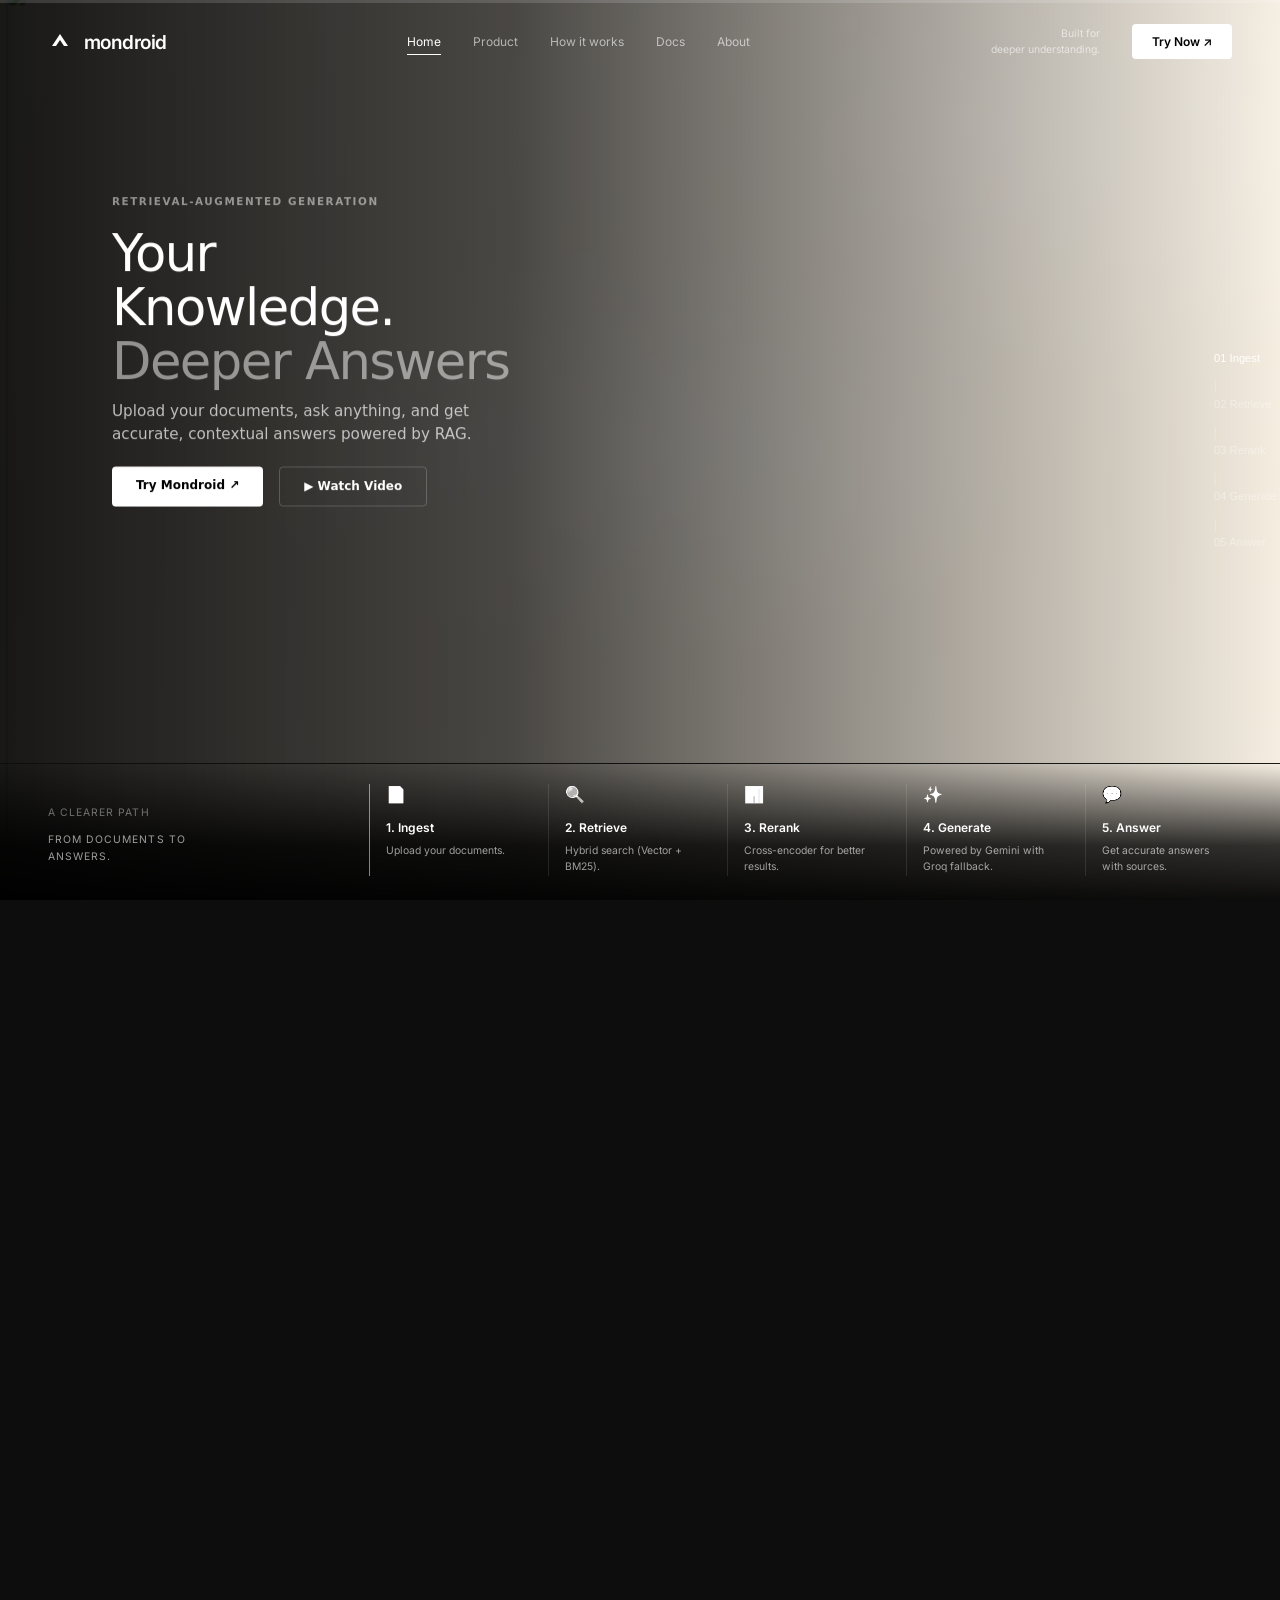
==== lets-scroll-main/index.html @ a142c7bb "updated ui and gitignore" ====
<!doctype html>
<html lang="en">
<head>
  <meta charset="utf-8" />
  <meta name="viewport" content="width=device-width, initial-scale=1, viewport-fit=cover" />
  <title>Mondroid — Your Knowledge. Deeper Answers.</title>
  <meta name="description" content="Upload your documents, ask anything, and get accurate, contextual answers powered by RAG." />
  <link rel="preconnect" href="https://fonts.googleapis.com">
  <link rel="preconnect" href="https://fonts.gstatic.com" crossorigin>
  <link href="https://fonts.googleapis.com/css2?family=Inter:wght@300;400;500;600&display=swap" rel="stylesheet">
  <link rel="stylesheet" href="style.css">
</head>
<body>
  <div id="top"></div>
  
  <nav class="custom-navbar">
    <div class="logo">
      <svg width="24" height="24" viewBox="0 0 24 24" fill="none" xmlns="http://www.w3.org/2000/svg">
        <path d="M4 16L12 4L20 16H16L12 10L8 16H4Z" fill="currentColor"/>
      </svg>
      mondroid
    </div>
    <div class="nav-links">
      <a href="#" class="active">Home</a>
      <a href="#">Product</a>
      <a href="#">How it works</a>
      <a href="#">Docs</a>
      <a href="#">About</a>
    </div>
    <div class="nav-right">
      <span class="built-for">Built for<br>deeper understanding.</span>
      <a href="#" class="btn-primary">Try Now ↗</a>
    </div>
  </nav>

  <div class="bottom-footer">
    <div class="footer-left">
      <p class="eyebrow">A CLEARER PATH</p>
      <p>FROM DOCUMENTS TO ANSWERS.</p>
    </div>
    <div class="footer-steps">
      <div class="f-step active" id="f-step-1">
        <div class="icon">📄</div>
        <h4>1. Ingest</h4>
        <p>Upload your documents.</p>
      </div>
      <div class="f-step" id="f-step-2">
        <div class="icon">🔍</div>
        <h4>2. Retrieve</h4>
        <p>Hybrid search (Vector + BM25).</p>
      </div>
      <div class="f-step" id="f-step-3">
        <div class="icon">📊</div>
        <h4>3. Rerank</h4>
        <p>Cross-encoder for better results.</p>
      </div>
      <div class="f-step" id="f-step-4">
        <div class="icon">✨</div>
        <h4>4. Generate</h4>
        <p>Powered by Gemini with Groq fallback.</p>
      </div>
      <div class="f-step" id="f-step-5">
        <div class="icon">💬</div>
        <h4>5. Answer</h4>
        <p>Get accurate answers with sources.</p>
      </div>
    </div>
  </div>

  <div id="world"></div>

  <script src="scrub-engine.js"></script>
  <script>
    mountLetsScroll(document.getElementById('world'), {
      brand: null, // Custom brand implemented above
      nav: false, // Disabling built-in nav to use our custom one
      diveScroll: 1.5,
      hint: 'SCROLL',
      sections: [
        {
          id: 'scene1', label: '01 Ingest',
          still: 'assets/rag_library_base.jpg', // Using generated image as placeholder
          clip: 'assets/scene1.mp4',
          accent: '#ffffff',
          eyebrow: 'RETRIEVAL-AUGMENTED GENERATION',
          title: 'Your Knowledge. Deeper Answers.',
          body: 'Upload your documents, ask anything, and get accurate, contextual answers powered by RAG.',
          tags: [],
          cta: { primary: { label: 'Try Mondroid ↗', href: '#' },
                 secondary: { label: '▶ Watch Video', href: '#' } },
        },
        {
          id: 'scene2', label: '02 Retrieve',
          still: 'assets/rag_library_base.jpg',
          clip: 'assets/scene2.mp4',
          accent: '#ffffff',
          eyebrow: '',
          title: 'Hybrid Search Engine',
          body: 'Combine semantic vector search with keyword-based BM25 to find the most relevant context, no matter how obscure.',
          tags: ['Vector', 'BM25', 'Fast'],
        },
        {
          id: 'scene3', label: '03 Rerank',
          still: 'assets/rag_library_base.jpg',
          clip: 'assets/scene3.mp4',
          accent: '#ffffff',
          eyebrow: '',
          title: 'Precision Matters',
          body: 'Our cross-encoder reranking model evaluates every document chunk to ensure only the highest quality context makes it to the LLM.',
          tags: [],
        },
        {
          id: 'scene4', label: '04 Generate',
          still: 'assets/rag_library_base.jpg',
          clip: 'assets/scene4.mp4',
          accent: '#ffffff',
          eyebrow: '',
          title: 'Intelligent Synthesis',
          body: 'Powered by Gemini models with high-speed Groq fallback, ensuring ultra-low latency and highly accurate generation.',
          tags: [],
        },
        {
          id: 'scene5', label: '05 Answer',
          still: 'assets/rag_library_base.jpg',
          clip: 'assets/scene5.mp4',
          accent: '#ffffff',
          eyebrow: 'THE RESULT',
          title: 'Understanding, Delivered.',
          body: 'Actionable answers perfectly tailored to your query, fully cited with references back to your original source material.',
          tags: [],
        },
      ],
      connectors: [], // Empty for continuous walkthrough
    });

    // Script to format the main title exactly like the Mondroid reference
    setTimeout(() => {
      const titles = document.querySelectorAll('.sw-copy__title');
      if (titles.length > 0) {
        titles[0].innerHTML = 'Your<br>Knowledge.<br><span style="color: rgba(255, 255, 255, 0.5)">Deeper Answers</span>';
      }
    }, 50);

    // Simple script to highlight the bottom footer step based on scroll
    window.addEventListener('scroll', () => {
      const scrollProgress = window.scrollY / (document.body.scrollHeight - window.innerHeight);
      const stepIndex = Math.min(4, Math.floor(scrollProgress * 5));
      document.querySelectorAll('.f-step').forEach((el, i) => {
        if (i === stepIndex) el.classList.add('active');
        else el.classList.remove('active');
      });
    });
  </script>
</body>
</html>
---- lets-scroll-main/style.css ----
:root {
  --sw-bg: #0d0d0d;
  --sw-ink: #ffffff;
  --sw-ink-soft: rgba(255, 255, 255, 0.6);
  --sw-accent: #ffffff;
  --sw-font-display: 'Inter', -apple-system, sans-serif;
  --sw-font-body: 'Inter', -apple-system, sans-serif;
}

body {
  margin: 0;
  background-color: var(--sw-bg);
  color: var(--sw-ink);
  font-family: var(--sw-font-body);
  overflow-x: hidden;
}

/* Custom Navbar */
.custom-navbar {
  position: fixed;
  top: 0;
  left: 0;
  width: 100%;
  display: flex;
  justify-content: space-between;
  align-items: center;
  padding: 24px 48px;
  box-sizing: border-box;
  z-index: 1000;
  pointer-events: none; /* Let clicks pass through except for links */
}

.custom-navbar > * {
  pointer-events: auto;
}

.logo {
  display: flex;
  align-items: center;
  gap: 12px;
  font-weight: 600;
  font-size: 1.2rem;
  letter-spacing: -0.03em;
}

.nav-links {
  display: flex;
  gap: 32px;
}

.nav-links a {
  color: var(--sw-ink-soft);
  text-decoration: none;
  font-size: 0.75rem;
  transition: color 0.2s;
  font-weight: 400;
}

.nav-links a:hover, .nav-links a.active {
  color: var(--sw-ink);
}

.nav-links a.active {
  position: relative;
}

.nav-links a.active::after {
  content: '';
  position: absolute;
  bottom: -6px;
  left: 0;
  width: 100%;
  height: 1px;
  background-color: var(--sw-ink);
}

.nav-right {
  display: flex;
  align-items: center;
  gap: 32px;
}

.built-for {
  color: var(--sw-ink-soft);
  font-size: 0.65rem;
  text-align: right;
  line-height: 1.5;
}

.btn-primary {
  background: white;
  color: black;
  text-decoration: none;
  padding: 10px 20px;
  border-radius: 4px;
  font-size: 0.75rem;
  font-weight: 600;
  transition: opacity 0.2s;
}

.btn-primary:hover {
  opacity: 0.9;
}

/* Scrub Engine Overrides */

/* Center the copy block but shift it slightly up to avoid footer overlap */
.sw-copy {
  top: 38% !important;
  transform: translateY(-50%) !important;
  padding-left: 48px !important;
  width: 50% !important;
  max-width: 600px !important;
}

/* Hide the default step numbers at the top */
.sw-copy__num {
  display: none !important;
}

.sw-copylayer::before {
  content: "" !important;
  position: absolute !important;
  inset: 0 !important;
  width: 100% !important;
  background: linear-gradient(90deg, rgba(0,0,0,0.9) 0%, rgba(0,0,0,0.7) 40%, transparent 100%) !important;
}

.sw-copy__title {
  font-size: 3.2rem !important;
  font-weight: 500 !important;
  line-height: 1.05 !important;
  letter-spacing: -0.03em !important;
  margin-bottom: 12px !important;
  color: #ffffff !important;
  text-shadow: none !important;
}

.sw-copy__body {
  font-size: 0.95rem !important;
  color: rgba(255, 255, 255, 0.7) !important;
  line-height: 1.5 !important;
  max-width: 400px !important;
  text-shadow: none !important;
  margin-top: 0 !important;
}

.sw-copy__eyebrow {
  font-size: 0.65rem !important;
  letter-spacing: 0.15em !important;
  color: rgba(255, 255, 255, 0.5) !important;
  text-transform: uppercase !important;
  margin-bottom: 20px !important;
}

.sw-copy__cta {
  margin-top: 20px !important;
  display: flex !important;
  gap: 16px !important;
}

.sw-copy__cta .sw-btn {
  padding: 12px 24px !important;
  border-radius: 4px !important;
  font-size: 0.75rem !important;
  font-weight: 600 !important;
}

.sw-copy__cta .sw-btn--primary {
  background: white !important;
  color: black !important;
}

.sw-copy__cta .sw-btn--ghost {
  border: 1px solid rgba(255,255,255,0.2) !important;
  color: white !important;
}

/* Hide the default engine SCROLL hint since it clashes with footer */
.sw-hint {
  display: none !important;
}

/* Redesign the right side route dots to look like the reference numbers (01 Ingest, etc) */
.sw-route {
  right: 48px !important;
  gap: 32px !important;
  align-items: flex-end !important;
}

.sw-route::before {
  display: none !important; /* Hide the default connecting line */
}

.sw-route__dot {
  gap: 12px !important;
  flex-direction: row-reverse;
  color: rgba(255, 255, 255, 0.4) !important;
}

.sw-route__dot i {
  display: none !important; /* Hide the dot */
}

.sw-route__dot::before {
  /* This will be the small line above the number */
  content: '';
  position: absolute;
  top: -16px;
  right: 6px;
  width: 1px;
  height: 12px;
  background: rgba(255, 255, 255, 0.2);
}

.sw-route__dot:first-child::before {
  display: none;
}

.sw-route__label {
  position: relative !important;
  right: auto !important;
  top: auto !important;
  transform: none !important;
  opacity: 1 !important;
  pointer-events: auto !important;
  background: transparent !important;
  border: none !important;
  backdrop-filter: none !important;
  color: inherit !important;
  font-size: 0.7rem !important;
  font-weight: 400 !important;
  padding: 0 !important;
}

.sw-route__dot:hover, .sw-route__dot.is-active {
  color: white !important;
}

.sw-route__dot.is-active::before {
  background: white;
}


/* Bottom Footer (Custom) */
.bottom-footer {
  position: fixed;
  bottom: 0;
  left: 0;
  width: 100%;
  padding: 20px 48px 24px 48px;
  box-sizing: border-box;
  display: flex;
  justify-content: space-between;
  align-items: flex-end;
  z-index: 1000;
  pointer-events: none;
  background: linear-gradient(to top, rgba(0,0,0,0.95) 0%, rgba(0,0,0,0.8) 40%, transparent 100%);
  border-top: 1px solid rgba(255, 255, 255, 0.05);
}

.footer-left {
  color: var(--sw-ink-soft);
  font-size: 0.65rem;
  letter-spacing: 0.1em;
  max-width: 160px;
  line-height: 1.6;
}

.footer-left .eyebrow {
  margin-bottom: 8px;
  color: rgba(255, 255, 255, 0.4);
}

.footer-steps {
  display: flex;
  gap: 32px;
}

.f-step {
  opacity: 0.4;
  transition: opacity 0.3s;
  width: 130px;
  border-left: 1px solid rgba(255,255,255,0.1);
  padding-left: 16px;
}

.f-step.active {
  opacity: 1;
  border-left: 1px solid rgba(255,255,255,0.5);
}

.f-step .icon {
  font-size: 1rem;
  margin-bottom: 16px;
  filter: grayscale(100%) brightness(200%);
}

.f-step h4 {
  margin: 0 0 8px 0;
  font-size: 0.75rem;
  font-weight: 600;
}

.f-step p {
  margin: 0;
  font-size: 0.65rem;
  color: var(--sw-ink-soft);
  line-height: 1.6;
}
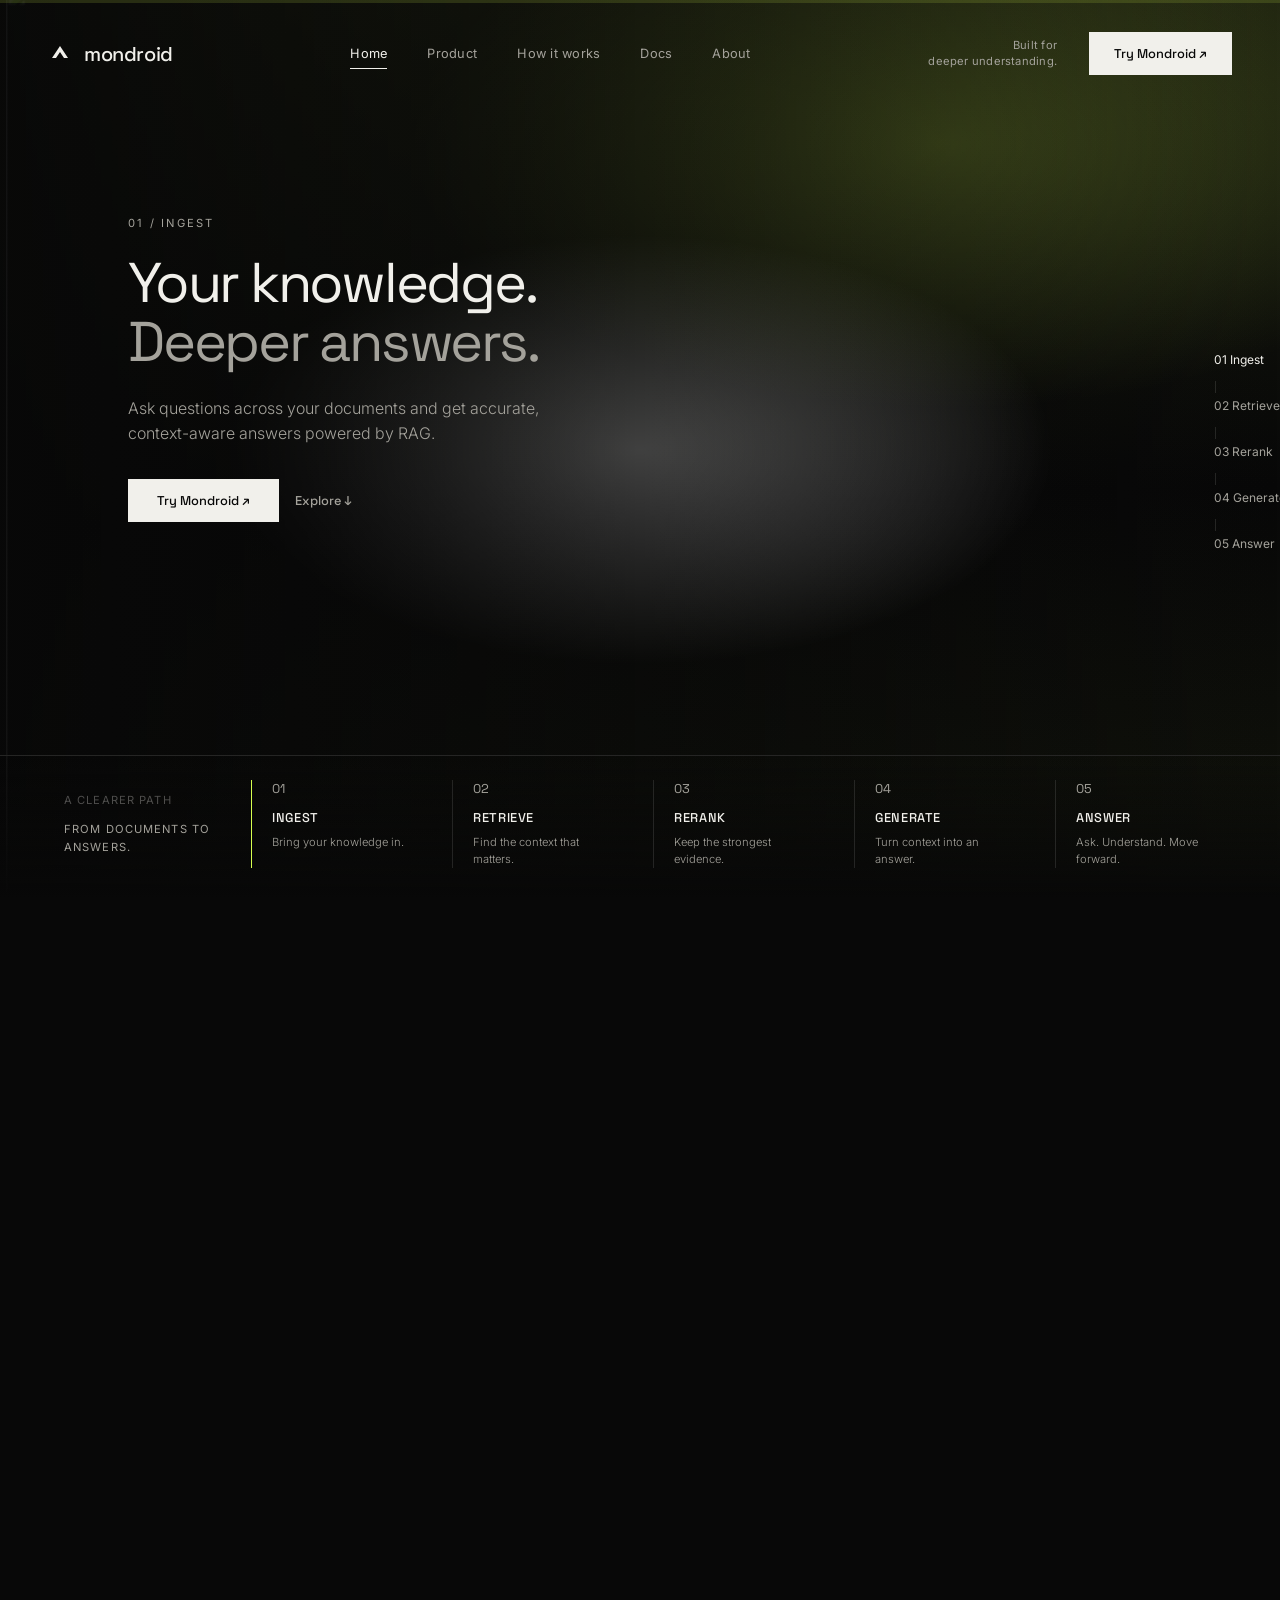
==== commit 17dbd755: "feat: Add new HTML interface for Mondroid RAG system and refactor backend logic - Created a new HTML" ====
--- a/lets-scroll-main/index.html
+++ b/lets-scroll-main/index.html
@@ -3,11 +3,11 @@
 <head>
   <meta charset="utf-8" />
   <meta name="viewport" content="width=device-width, initial-scale=1, viewport-fit=cover" />
-  <title>Mondroid — Your Knowledge. Deeper Answers.</title>
-  <meta name="description" content="Upload your documents, ask anything, and get accurate, contextual answers powered by RAG." />
+  <title>Mondroid — Your knowledge. Deeper answers.</title>
+  <meta name="description" content="Ask questions across your documents and get accurate, context-aware answers powered by RAG." />
   <link rel="preconnect" href="https://fonts.googleapis.com">
   <link rel="preconnect" href="https://fonts.gstatic.com" crossorigin>
-  <link href="https://fonts.googleapis.com/css2?family=Inter:wght@300;400;500;600&display=swap" rel="stylesheet">
+  <link href="https://fonts.googleapis.com/css2?family=Inter:wght@300;400;500;600&family=Space+Grotesk:wght@300;400;500;600;700&display=swap" rel="stylesheet">
   <link rel="stylesheet" href="style.css">
 </head>
 <body>
@@ -21,15 +21,15 @@
       mondroid
     </div>
     <div class="nav-links">
-      <a href="#" class="active">Home</a>
-      <a href="#">Product</a>
-      <a href="#">How it works</a>
-      <a href="#">Docs</a>
-      <a href="#">About</a>
+      <a href="index.html" class="active">Home</a>
+      <a href="product.html">Product</a>
+      <a href="how-it-works.html">How it works</a>
+      <a href="docs.html">Docs</a>
+      <a href="about.html">About</a>
     </div>
     <div class="nav-right">
       <span class="built-for">Built for<br>deeper understanding.</span>
-      <a href="#" class="btn-primary">Try Now ↗</a>
+      <a href="try.html" class="btn-primary">Try Mondroid ↗</a>
     </div>
   </nav>
 
@@ -40,29 +40,29 @@
     </div>
     <div class="footer-steps">
       <div class="f-step active" id="f-step-1">
-        <div class="icon">📄</div>
-        <h4>1. Ingest</h4>
-        <p>Upload your documents.</p>
+        <div class="step-num">01</div>
+        <h4>INGEST</h4>
+        <p>Bring your knowledge in.</p>
       </div>
       <div class="f-step" id="f-step-2">
-        <div class="icon">🔍</div>
-        <h4>2. Retrieve</h4>
-        <p>Hybrid search (Vector + BM25).</p>
+        <div class="step-num">02</div>
+        <h4>RETRIEVE</h4>
+        <p>Find the context that matters.</p>
       </div>
       <div class="f-step" id="f-step-3">
-        <div class="icon">📊</div>
-        <h4>3. Rerank</h4>
-        <p>Cross-encoder for better results.</p>
+        <div class="step-num">03</div>
+        <h4>RERANK</h4>
+        <p>Keep the strongest evidence.</p>
       </div>
       <div class="f-step" id="f-step-4">
-        <div class="icon">✨</div>
-        <h4>4. Generate</h4>
-        <p>Powered by Gemini with Groq fallback.</p>
+        <div class="step-num">04</div>
+        <h4>GENERATE</h4>
+        <p>Turn context into an answer.</p>
       </div>
       <div class="f-step" id="f-step-5">
-        <div class="icon">💬</div>
-        <h4>5. Answer</h4>
-        <p>Get accurate answers with sources.</p>
+        <div class="step-num">05</div>
+        <h4>ANSWER</h4>
+        <p>Ask. Understand. Move forward.</p>
       </div>
     </div>
   </div>
@@ -72,40 +72,40 @@
   <script src="scrub-engine.js"></script>
   <script>
     mountLetsScroll(document.getElementById('world'), {
-      brand: null, // Custom brand implemented above
-      nav: false, // Disabling built-in nav to use our custom one
+      brand: null,
+      nav: false,
       diveScroll: 1.5,
       hint: 'SCROLL',
       sections: [
         {
           id: 'scene1', label: '01 Ingest',
-          still: 'assets/rag_library_base.jpg', // Using generated image as placeholder
+          still: 'assets/rag_library_base.jpg',
           clip: 'assets/scene1.mp4',
-          accent: '#ffffff',
-          eyebrow: 'RETRIEVAL-AUGMENTED GENERATION',
-          title: 'Your Knowledge. Deeper Answers.',
-          body: 'Upload your documents, ask anything, and get accurate, contextual answers powered by RAG.',
+          accent: '#D7FF4F',
+          eyebrow: '01 / INGEST',
+          title: 'Your knowledge. Deeper answers.',
+          body: 'Ask questions across your documents and get accurate, context-aware answers powered by RAG.',
           tags: [],
           cta: { primary: { label: 'Try Mondroid ↗', href: '#' },
-                 secondary: { label: '▶ Watch Video', href: '#' } },
+                 secondary: { label: 'Explore ↓', href: '#' } },
         },
         {
           id: 'scene2', label: '02 Retrieve',
           still: 'assets/rag_library_base.jpg',
           clip: 'assets/scene2.mp4',
-          accent: '#ffffff',
-          eyebrow: '',
-          title: 'Hybrid Search Engine',
+          accent: '#D7FF4F',
+          eyebrow: '02 / RETRIEVE',
+          title: 'Find the context that matters.',
           body: 'Combine semantic vector search with keyword-based BM25 to find the most relevant context, no matter how obscure.',
-          tags: ['Vector', 'BM25', 'Fast'],
+          tags: ['Vector', 'BM25'],
         },
         {
           id: 'scene3', label: '03 Rerank',
           still: 'assets/rag_library_base.jpg',
           clip: 'assets/scene3.mp4',
-          accent: '#ffffff',
-          eyebrow: '',
-          title: 'Precision Matters',
+          accent: '#D7FF4F',
+          eyebrow: '03 / RERANK',
+          title: 'Keep the strongest evidence.',
           body: 'Our cross-encoder reranking model evaluates every document chunk to ensure only the highest quality context makes it to the LLM.',
           tags: [],
         },
@@ -113,9 +113,9 @@
           id: 'scene4', label: '04 Generate',
           still: 'assets/rag_library_base.jpg',
           clip: 'assets/scene4.mp4',
-          accent: '#ffffff',
-          eyebrow: '',
-          title: 'Intelligent Synthesis',
+          accent: '#D7FF4F',
+          eyebrow: '04 / GENERATE',
+          title: 'Turn context into an answer.',
           body: 'Powered by Gemini models with high-speed Groq fallback, ensuring ultra-low latency and highly accurate generation.',
           tags: [],
         },
@@ -123,21 +123,21 @@
           id: 'scene5', label: '05 Answer',
           still: 'assets/rag_library_base.jpg',
           clip: 'assets/scene5.mp4',
-          accent: '#ffffff',
-          eyebrow: 'THE RESULT',
-          title: 'Understanding, Delivered.',
+          accent: '#D7FF4F',
+          eyebrow: '05 / ANSWER',
+          title: 'Ask. Understand. Move forward.',
           body: 'Actionable answers perfectly tailored to your query, fully cited with references back to your original source material.',
           tags: [],
         },
       ],
-      connectors: [], // Empty for continuous walkthrough
+      connectors: [],
     });
 
     // Script to format the main title exactly like the Mondroid reference
     setTimeout(() => {
       const titles = document.querySelectorAll('.sw-copy__title');
       if (titles.length > 0) {
-        titles[0].innerHTML = 'Your<br>Knowledge.<br><span style="color: rgba(255, 255, 255, 0.5)">Deeper Answers</span>';
+        titles[0].innerHTML = 'Your knowledge.<br><span style="color: #A4A29B">Deeper answers.</span>';
       }
     }, 50);
 
--- a/lets-scroll-main/style.css
+++ b/lets-scroll-main/style.css
@@ -1,9 +1,12 @@
-:root {
-  --sw-bg: #0d0d0d;
-  --sw-ink: #ffffff;
-  --sw-ink-soft: rgba(255, 255, 255, 0.6);
-  --sw-accent: #ffffff;
-  --sw-font-display: 'Inter', -apple-system, sans-serif;
+:root,
+.sw-root {
+  --sw-bg: #080808;
+  --sw-ink: #F1F0EB;
+  --sw-ink-soft: #A4A29B;
+  --surface: #141412;
+  --border: rgba(241, 240, 235, 0.12);
+  --sw-accent: #D7FF4F;
+  --sw-font-display: 'Space Grotesk', -apple-system, sans-serif;
   --sw-font-body: 'Inter', -apple-system, sans-serif;
 }
 
@@ -14,6 +17,35 @@
   font-family: var(--sw-font-body);
   overflow-x: hidden;
 }
+
+body.page-about {
+  background-image: linear-gradient(rgba(8, 8, 8, 0.96), rgba(8, 8, 8, 0.98)), url('assets/bg_about.jpg');
+  background-size: cover;
+  background-position: center;
+  background-attachment: fixed;
+}
+
+body.page-docs {
+  background-image: linear-gradient(rgba(8, 8, 8, 0.96), rgba(8, 8, 8, 0.98)), url('assets/bg_docs.jpg');
+  background-size: cover;
+  background-position: center;
+  background-attachment: fixed;
+}
+
+body.page-how {
+  background-image: linear-gradient(rgba(8, 8, 8, 0.96), rgba(8, 8, 8, 0.98)), url('assets/bg_how.jpg');
+  background-size: cover;
+  background-position: center;
+  background-attachment: fixed;
+}
+
+body.page-product {
+  background-image: linear-gradient(rgba(8, 8, 8, 0.95), rgba(8, 8, 8, 0.97)), url('assets/bg_product.jpg');
+  background-size: cover;
+  background-position: center;
+  background-attachment: fixed;
+}
+
 
 /* Custom Navbar */
 .custom-navbar {
@@ -24,13 +56,13 @@
   display: flex;
   justify-content: space-between;
   align-items: center;
-  padding: 24px 48px;
+  padding: 32px 48px;
   box-sizing: border-box;
   z-index: 1000;
-  pointer-events: none; /* Let clicks pass through except for links */
-}
-
-.custom-navbar > * {
+  pointer-events: none;
+}
+
+.custom-navbar>* {
   pointer-events: auto;
 }
 
@@ -38,25 +70,28 @@
   display: flex;
   align-items: center;
   gap: 12px;
-  font-weight: 600;
-  font-size: 1.2rem;
-  letter-spacing: -0.03em;
+  font-family: var(--sw-font-display);
+  font-weight: 500;
+  font-size: 1.25rem;
+  letter-spacing: -0.02em;
 }
 
 .nav-links {
   display: flex;
-  gap: 32px;
+  gap: 40px;
 }
 
 .nav-links a {
   color: var(--sw-ink-soft);
   text-decoration: none;
-  font-size: 0.75rem;
-  transition: color 0.2s;
+  font-size: 0.8rem;
+  transition: color 0.3s ease;
   font-weight: 400;
-}
-
-.nav-links a:hover, .nav-links a.active {
+  letter-spacing: 0.02em;
+}
+
+.nav-links a:hover,
+.nav-links a.active {
   color: var(--sw-ink);
 }
 
@@ -67,7 +102,7 @@
 .nav-links a.active::after {
   content: '';
   position: absolute;
-  bottom: -6px;
+  bottom: -8px;
   left: 0;
   width: 100%;
   height: 1px;
@@ -82,38 +117,40 @@
 
 .built-for {
   color: var(--sw-ink-soft);
-  font-size: 0.65rem;
+  font-size: 0.7rem;
   text-align: right;
-  line-height: 1.5;
+  line-height: 1.4;
+  letter-spacing: 0.02em;
 }
 
 .btn-primary {
-  background: white;
-  color: black;
+  background: var(--sw-ink);
+  color: var(--sw-bg);
   text-decoration: none;
-  padding: 10px 20px;
-  border-radius: 4px;
-  font-size: 0.75rem;
-  font-weight: 600;
-  transition: opacity 0.2s;
+  padding: 12px 24px;
+  border-radius: 0;
+  font-family: var(--sw-font-display);
+  font-size: 0.8rem;
+  font-weight: 500;
+  transition: all 0.3s ease;
+  border: 1px solid var(--sw-ink);
 }
 
 .btn-primary:hover {
-  opacity: 0.9;
+  background: transparent;
+  color: var(--sw-ink);
 }
 
 /* Scrub Engine Overrides */
 
-/* Center the copy block but shift it slightly up to avoid footer overlap */
 .sw-copy {
-  top: 38% !important;
+  top: 40% !important;
   transform: translateY(-50%) !important;
-  padding-left: 48px !important;
+  padding-left: 64px !important;
   width: 50% !important;
-  max-width: 600px !important;
-}
-
-/* Hide the default step numbers at the top */
+  max-width: 640px !important;
+}
+
 .sw-copy__num {
   display: none !important;
 }
@@ -123,60 +160,81 @@
   position: absolute !important;
   inset: 0 !important;
   width: 100% !important;
-  background: linear-gradient(90deg, rgba(0,0,0,0.9) 0%, rgba(0,0,0,0.7) 40%, transparent 100%) !important;
+  background: linear-gradient(90deg, rgba(8, 8, 8, 0.95) 0%, rgba(8, 8, 8, 0.6) 40%, transparent 100%) !important;
 }
 
 .sw-copy__title {
-  font-size: 3.2rem !important;
-  font-weight: 500 !important;
+  font-family: var(--sw-font-display) !important;
+  font-size: 3.5rem !important;
+  font-weight: 400 !important;
   line-height: 1.05 !important;
-  letter-spacing: -0.03em !important;
-  margin-bottom: 12px !important;
-  color: #ffffff !important;
+  letter-spacing: -0.04em !important;
+  margin-bottom: 24px !important;
+  color: var(--sw-ink) !important;
   text-shadow: none !important;
 }
 
 .sw-copy__body {
-  font-size: 0.95rem !important;
-  color: rgba(255, 255, 255, 0.7) !important;
-  line-height: 1.5 !important;
-  max-width: 400px !important;
+  font-family: var(--sw-font-body) !important;
+  font-size: 1rem !important;
+  color: var(--sw-ink-soft) !important;
+  line-height: 1.6 !important;
+  max-width: 440px !important;
   text-shadow: none !important;
   margin-top: 0 !important;
+  font-weight: 300 !important;
 }
 
 .sw-copy__eyebrow {
-  font-size: 0.65rem !important;
-  letter-spacing: 0.15em !important;
-  color: rgba(255, 255, 255, 0.5) !important;
+  font-family: var(--sw-font-body) !important;
+  font-size: 0.7rem !important;
+  letter-spacing: 0.2em !important;
+  color: var(--sw-ink-soft) !important;
   text-transform: uppercase !important;
-  margin-bottom: 20px !important;
+  margin-bottom: 24px !important;
+  font-weight: 400 !important;
 }
 
 .sw-copy__cta {
-  margin-top: 20px !important;
+  margin-top: 32px !important;
   display: flex !important;
   gap: 16px !important;
+  align-items: center !important;
 }
 
 .sw-copy__cta .sw-btn {
-  padding: 12px 24px !important;
-  border-radius: 4px !important;
-  font-size: 0.75rem !important;
-  font-weight: 600 !important;
+  padding: 12px 28px !important;
+  border-radius: 0 !important;
+  font-family: var(--sw-font-display) !important;
+  font-size: 0.8rem !important;
+  font-weight: 500 !important;
+  text-transform: none !important;
+  transition: all 0.3s ease !important;
 }
 
 .sw-copy__cta .sw-btn--primary {
-  background: white !important;
-  color: black !important;
+  background: var(--sw-ink) !important;
+  color: var(--sw-bg) !important;
+  border: 1px solid var(--sw-ink) !important;
+}
+
+.sw-copy__cta .sw-btn--primary:hover {
+  background: transparent !important;
+  color: var(--sw-ink) !important;
 }
 
 .sw-copy__cta .sw-btn--ghost {
-  border: 1px solid rgba(255,255,255,0.2) !important;
-  color: white !important;
-}
-
-/* Hide the default engine SCROLL hint since it clashes with footer */
+  border: none !important;
+  background: transparent !important;
+  color: var(--sw-ink-soft) !important;
+  padding: 12px 0 !important;
+}
+
+.sw-copy__cta .sw-btn--ghost:hover {
+  color: var(--sw-ink) !important;
+  background: transparent !important;
+}
+
 .sw-hint {
   display: none !important;
 }
@@ -189,28 +247,29 @@
 }
 
 .sw-route::before {
-  display: none !important; /* Hide the default connecting line */
+  display: none !important;
 }
 
 .sw-route__dot {
   gap: 12px !important;
   flex-direction: row-reverse;
-  color: rgba(255, 255, 255, 0.4) !important;
+  color: var(--sw-ink-soft) !important;
+  transition: color 0.3s ease !important;
 }
 
 .sw-route__dot i {
-  display: none !important; /* Hide the dot */
+  display: none !important;
 }
 
 .sw-route__dot::before {
-  /* This will be the small line above the number */
   content: '';
   position: absolute;
   top: -16px;
   right: 6px;
   width: 1px;
   height: 12px;
-  background: rgba(255, 255, 255, 0.2);
+  background: var(--border);
+  transition: background 0.3s ease;
 }
 
 .sw-route__dot:first-child::before {
@@ -228,19 +287,20 @@
   border: none !important;
   backdrop-filter: none !important;
   color: inherit !important;
-  font-size: 0.7rem !important;
+  font-size: 0.75rem !important;
   font-weight: 400 !important;
   padding: 0 !important;
-}
-
-.sw-route__dot:hover, .sw-route__dot.is-active {
-  color: white !important;
+  font-family: var(--sw-font-body) !important;
+}
+
+.sw-route__dot:hover,
+.sw-route__dot.is-active {
+  color: var(--sw-ink) !important;
 }
 
 .sw-route__dot.is-active::before {
-  background: white;
-}
-
+  background: var(--sw-accent);
+}
 
 /* Bottom Footer (Custom) */
 .bottom-footer {
@@ -248,63 +308,796 @@
   bottom: 0;
   left: 0;
   width: 100%;
-  padding: 20px 48px 24px 48px;
+  padding: 24px 64px 32px 64px;
   box-sizing: border-box;
   display: flex;
   justify-content: space-between;
   align-items: flex-end;
   z-index: 1000;
   pointer-events: none;
-  background: linear-gradient(to top, rgba(0,0,0,0.95) 0%, rgba(0,0,0,0.8) 40%, transparent 100%);
-  border-top: 1px solid rgba(255, 255, 255, 0.05);
+  background: linear-gradient(to top, rgba(8, 8, 8, 1) 0%, rgba(8, 8, 8, 0.5) 50%, transparent 100%);
+  border-top: 1px solid var(--border);
 }
 
 .footer-left {
   color: var(--sw-ink-soft);
-  font-size: 0.65rem;
+  font-size: 0.7rem;
   letter-spacing: 0.1em;
-  max-width: 160px;
+  max-width: 180px;
   line-height: 1.6;
 }
 
 .footer-left .eyebrow {
   margin-bottom: 8px;
-  color: rgba(255, 255, 255, 0.4);
+  color: rgba(241, 240, 235, 0.3);
 }
 
 .footer-steps {
   display: flex;
-  gap: 32px;
+  gap: 40px;
 }
 
 .f-step {
-  opacity: 0.4;
-  transition: opacity 0.3s;
-  width: 130px;
-  border-left: 1px solid rgba(255,255,255,0.1);
-  padding-left: 16px;
+  opacity: 0.3;
+  transition: all 0.4s ease;
+  width: 140px;
+  border-left: 1px solid var(--border);
+  padding-left: 20px;
+  display: flex;
+  flex-direction: column;
 }
 
 .f-step.active {
   opacity: 1;
-  border-left: 1px solid rgba(255,255,255,0.5);
-}
-
-.f-step .icon {
-  font-size: 1rem;
-  margin-bottom: 16px;
-  filter: grayscale(100%) brightness(200%);
+  border-left: 1px solid var(--sw-accent);
+}
+
+.f-step .step-num {
+  font-family: var(--sw-font-display);
+  font-size: 0.8rem;
+  color: var(--sw-ink-soft);
+  margin-bottom: 12px;
 }
 
 .f-step h4 {
   margin: 0 0 8px 0;
-  font-size: 0.75rem;
-  font-weight: 600;
+  font-family: var(--sw-font-display);
+  font-size: 0.8rem;
+  font-weight: 500;
+  letter-spacing: 0.05em;
+  color: var(--sw-ink);
+  text-transform: uppercase;
 }
 
 .f-step p {
   margin: 0;
-  font-size: 0.65rem;
+  font-size: 0.7rem;
+  color: var(--sw-ink-soft);
+  line-height: 1.5;
+  font-weight: 300;
+}
+
+/* --- PRODUCT PAGE STYLES --- */
+.product-page {
+  padding-top: 120px;
+  background: transparent;
+  min-height: 100vh;
+}
+
+.product-hero {
+  position: relative;
+  min-height: 80vh;
+  display: flex;
+  flex-direction: column;
+  justify-content: center;
+  padding: 0 10vw;
+  background-image: linear-gradient(135deg, rgba(8, 8, 8, 1) 30%, rgba(8, 8, 8, 0.3) 100%);
+  background-size: cover;
+  background-position: center;
+  background-attachment: fixed;
+  border-bottom: 1px solid var(--border);
+}
+
+.product-hero__eyebrow {
+  font-family: var(--sw-font-display);
+  font-size: 0.75rem;
+  letter-spacing: 0.2em;
+  color: var(--sw-ink-soft);
+  text-transform: uppercase;
+  margin-bottom: 24px;
+}
+
+.product-hero__title {
+  font-family: var(--sw-font-display);
+  font-size: 4.5rem;
+  font-weight: 400;
+  line-height: 1.05;
+  letter-spacing: -0.04em;
+  color: var(--sw-ink);
+  margin: 0 0 24px 0;
+  max-width: 800px;
+}
+
+.product-hero__body {
+  font-family: var(--sw-font-body);
+  font-size: 1.1rem;
   color: var(--sw-ink-soft);
   line-height: 1.6;
-}
+  max-width: 500px;
+  font-weight: 300;
+  margin-bottom: 48px;
+}
+
+.product-section {
+  padding: 120px 10vw;
+  border-bottom: 1px solid var(--border);
+}
+
+.product-section__heading {
+  font-family: var(--sw-font-display);
+  font-size: 2.5rem;
+  font-weight: 400;
+  letter-spacing: -0.03em;
+  color: var(--sw-ink);
+  margin-bottom: 64px;
+}
+
+/* The Problem */
+.problem-statement {
+  font-family: var(--sw-font-display);
+  font-size: 3rem;
+  line-height: 1.2;
+  color: var(--sw-ink);
+  max-width: 900px;
+  margin-bottom: 40px;
+}
+
+.problem-desc {
+  font-family: var(--sw-font-body);
+  font-size: 1.2rem;
+  color: var(--sw-ink-soft);
+  max-width: 600px;
+  line-height: 1.6;
+}
+
+/* Interactive Pipeline */
+.pipeline-container {
+  display: flex;
+  flex-direction: column;
+  gap: 32px;
+  position: relative;
+  border-left: 1px solid var(--border);
+  padding-left: 48px;
+  margin-left: 12px;
+}
+
+.pipeline-step {
+  position: relative;
+  opacity: 0.4;
+  transition: opacity 0.5s ease;
+  padding: 24px 0;
+}
+
+.pipeline-step:hover,
+.pipeline-step.is-active {
+  opacity: 1;
+}
+
+.pipeline-step::before {
+  content: '';
+  position: absolute;
+  left: -49px;
+  top: 32px;
+  width: 12px;
+  height: 1px;
+  background: var(--border);
+  transition: background 0.5s ease, width 0.5s ease;
+}
+
+.pipeline-step.is-active::before {
+  background: var(--sw-accent);
+  width: 24px;
+}
+
+.pipeline-step .step-num {
+  font-family: var(--sw-font-display);
+  font-size: 0.9rem;
+  color: var(--sw-ink-soft);
+  margin-bottom: 8px;
+}
+
+.pipeline-step h3 {
+  font-family: var(--sw-font-display);
+  font-size: 1.5rem;
+  color: var(--sw-ink);
+  margin: 0 0 16px 0;
+  font-weight: 400;
+}
+
+.pipeline-step p {
+  color: var(--sw-ink-soft);
+  max-width: 400px;
+  line-height: 1.5;
+  font-size: 0.9rem;
+  margin: 0;
+}
+
+/* Technical Diagram */
+.diagram {
+  display: flex;
+  flex-direction: column;
+  align-items: center;
+  gap: 24px;
+  margin: 64px 0;
+  font-family: var(--sw-font-display);
+}
+
+.diagram-node {
+  border: 1px solid var(--border);
+  padding: 16px 32px;
+  color: var(--sw-ink);
+  letter-spacing: 0.1em;
+  font-size: 0.8rem;
+  background: var(--surface);
+  text-transform: uppercase;
+}
+
+.diagram-row {
+  display: flex;
+  gap: 64px;
+  align-items: center;
+}
+
+.diagram-arrow {
+  color: var(--sw-ink-soft);
+  font-size: 1.2rem;
+  display: flex;
+  align-items: center;
+}
+
+/* Animations */
+.reveal-on-scroll {
+  opacity: 0;
+  transform: translateY(20px);
+  transition: opacity 0.8s ease, transform 0.8s ease;
+}
+
+.reveal-on-scroll.is-visible {
+  opacity: 1;
+  transform: translateY(0);
+}
+
+@media (prefers-reduced-motion: reduce) {
+  .reveal-on-scroll {
+    transition: none;
+    opacity: 1;
+    transform: none;
+  }
+}
+
+@media (max-width: 860px) {
+  .product-hero {
+    padding: 0 5vw;
+  }
+
+  .product-hero__title {
+    font-size: 2.8rem;
+  }
+
+  .product-section {
+    padding: 80px 5vw;
+  }
+
+  .problem-statement {
+    font-size: 2rem;
+  }
+
+  .diagram-row {
+    flex-direction: column;
+    gap: 24px;
+  }
+}
+
+/* --- DOCS PAGE STYLES --- */
+.docs-layout {
+  display: flex;
+  padding-top: 120px;
+  min-height: 100vh;
+  max-width: 1400px;
+  margin: 0 auto;
+  gap: 64px;
+  padding-left: 5vw;
+  padding-right: 5vw;
+}
+
+.docs-sidebar {
+  width: 250px;
+  flex-shrink: 0;
+  position: sticky;
+  top: 120px;
+  align-self: flex-start;
+  display: flex;
+  flex-direction: column;
+  gap: 16px;
+  border-right: 1px solid var(--border);
+  padding-right: 24px;
+}
+
+.docs-sidebar h3 {
+  font-family: var(--sw-font-display);
+  font-size: 0.8rem;
+  color: var(--sw-ink);
+  text-transform: uppercase;
+  letter-spacing: 0.1em;
+  margin: 0 0 8px 0;
+}
+
+.docs-nav-link {
+  font-family: var(--sw-font-body);
+  font-size: 0.85rem;
+  color: var(--sw-ink-soft);
+  text-decoration: none;
+  transition: color 0.2s ease;
+}
+
+.docs-nav-link:hover,
+.docs-nav-link.active {
+  color: var(--sw-accent);
+}
+
+.docs-content {
+  flex-grow: 1;
+  max-width: 800px;
+  padding-bottom: 120px;
+}
+
+.docs-content h1 {
+  font-family: var(--sw-font-display);
+  font-size: 3rem;
+  font-weight: 400;
+  color: var(--sw-ink);
+  margin-top: 0;
+  margin-bottom: 32px;
+}
+
+.docs-content h2 {
+  font-family: var(--sw-font-display);
+  font-size: 2rem;
+  font-weight: 400;
+  color: var(--sw-ink);
+  margin-top: 64px;
+  margin-bottom: 24px;
+  border-bottom: 1px solid var(--border);
+  padding-bottom: 12px;
+}
+
+.docs-content p,
+.docs-content li {
+  font-family: var(--sw-font-body);
+  font-size: 1.05rem;
+  color: var(--sw-ink-soft);
+  line-height: 1.7;
+  margin-bottom: 24px;
+  font-weight: 300;
+}
+
+.docs-content code {
+  font-family: ui-monospace, monospace;
+  background: var(--surface);
+  padding: 4px 8px;
+  border-radius: 4px;
+  font-size: 0.9em;
+  color: var(--sw-accent);
+  border: 1px solid var(--border);
+}
+
+/* --- ABOUT PAGE STYLES --- */
+.about-layout {
+  padding-top: 180px;
+  min-height: 100vh;
+  display: flex;
+  flex-direction: column;
+  align-items: center;
+  padding-bottom: 120px;
+}
+
+.about-content {
+  max-width: 700px;
+  width: 100%;
+  padding: 0 5vw;
+}
+
+.about-content h1 {
+  font-family: var(--sw-font-display);
+  font-size: 3.5rem;
+  font-weight: 400;
+  letter-spacing: -0.03em;
+  color: var(--sw-ink);
+  text-align: center;
+  margin-bottom: 64px;
+}
+
+.about-content h2 {
+  font-family: var(--sw-font-display);
+  font-size: 1.8rem;
+  font-weight: 400;
+  color: var(--sw-ink);
+  margin-top: 64px;
+  margin-bottom: 24px;
+}
+
+.about-content p {
+  font-family: var(--sw-font-body);
+  font-size: 1.15rem;
+  color: var(--sw-ink-soft);
+  line-height: 1.8;
+  margin-bottom: 32px;
+  font-weight: 300;
+}
+
+@media (max-width: 860px) {
+  .docs-layout {
+    flex-direction: column;
+    gap: 32px;
+  }
+
+  .docs-sidebar {
+    width: 100%;
+    position: static;
+    border-right: none;
+    border-bottom: 1px solid var(--border);
+    padding-bottom: 24px;
+  }
+}
+
+/* Standard Footer */
+.site-footer {
+  background-color: var(--surface);
+  border-top: 1px solid var(--border);
+  padding: 48px 10vw 24px 10vw;
+  display: flex;
+  flex-direction: column;
+  gap: 32px;
+  position: relative;
+  z-index: 10;
+}
+
+.footer-content {
+  display: flex;
+  justify-content: space-between;
+  align-items: center;
+  flex-wrap: wrap;
+  gap: 24px;
+}
+
+.footer-logo {
+  font-family: var(--sw-font-display);
+  font-size: 1.25rem;
+  font-weight: 500;
+  color: var(--sw-ink);
+  letter-spacing: -0.02em;
+  display: flex;
+  align-items: center;
+  gap: 12px;
+}
+
+.footer-links {
+  display: flex;
+  gap: 24px;
+}
+
+.footer-links a {
+  color: var(--sw-ink-soft);
+  text-decoration: none;
+  font-size: 0.85rem;
+  transition: color 0.3s ease;
+}
+
+.footer-links a:hover {
+  color: var(--sw-ink);
+}
+
+.footer-bottom {
+  border-top: 1px solid var(--border);
+  padding-top: 24px;
+  font-size: 0.75rem;
+  color: var(--sw-ink-soft);
+  text-align: center;
+}
+
+/* --- TRY MONDROID PAGE --- */
+body.page-try {
+  background: var(--sw-bg);
+}
+
+.try-layout {
+  padding-top: 120px;
+  min-height: 100vh;
+  display: flex;
+  justify-content: center;
+  padding-bottom: 80px;
+}
+
+.try-container {
+  width: 90%;
+  max-width: 1200px;
+  display: flex;
+  gap: 32px;
+  height: calc(100vh - 200px);
+  min-height: 600px;
+}
+
+.try-sidebar {
+  width: 300px;
+  flex-shrink: 0;
+  border: 1px solid var(--border);
+  background: var(--surface);
+  display: flex;
+  flex-direction: column;
+}
+
+.try-sidebar__header {
+  padding: 24px;
+  border-bottom: 1px solid var(--border);
+}
+
+.try-sidebar__header h3 {
+  font-family: var(--sw-font-display);
+  font-size: 1.1rem;
+  color: var(--sw-ink);
+  margin: 0 0 4px 0;
+}
+
+.try-sidebar__header p {
+  font-size: 0.8rem;
+  color: var(--sw-ink-soft);
+  margin: 0;
+}
+
+.upload-box {
+  margin: 24px;
+  border: 1px dashed var(--sw-ink-soft);
+  border-radius: 8px;
+  padding: 32px 16px;
+  text-align: center;
+  cursor: pointer;
+  transition: all 0.2s ease;
+  background: rgba(241, 240, 235, 0.02);
+}
+
+.upload-box:hover {
+  border-color: var(--sw-accent);
+  background: rgba(215, 255, 79, 0.05);
+}
+
+.upload-box svg {
+  color: var(--sw-ink-soft);
+  margin-bottom: 12px;
+}
+
+.upload-title {
+  color: var(--sw-ink);
+  font-size: 0.9rem;
+  font-weight: 500;
+  margin: 0 0 4px 0;
+}
+
+.upload-subtitle {
+  color: var(--sw-ink-soft);
+  font-size: 0.75rem;
+  margin: 0;
+}
+
+.doc-list {
+  flex-grow: 1;
+  padding: 0 24px 24px 24px;
+  overflow-y: auto;
+}
+
+.doc-list__title {
+  font-family: var(--sw-font-display);
+  font-size: 0.7rem;
+  letter-spacing: 0.1em;
+  color: var(--sw-ink-soft);
+  margin-bottom: 16px;
+}
+
+.doc-item {
+  display: flex;
+  align-items: center;
+  gap: 12px;
+  padding: 12px 0;
+  border-bottom: 1px solid rgba(241, 240, 235, 0.05);
+}
+
+.doc-item:last-child {
+  border-bottom: none;
+}
+
+.doc-icon {
+  font-size: 1.2rem;
+}
+
+.doc-info {
+  display: flex;
+  flex-direction: column;
+  gap: 2px;
+}
+
+.doc-name {
+  font-size: 0.85rem;
+  color: var(--sw-ink);
+}
+
+.doc-meta {
+  font-size: 0.7rem;
+  color: var(--sw-ink-soft);
+}
+
+.try-chat {
+  flex-grow: 1;
+  border: 1px solid var(--border);
+  background: var(--surface);
+  display: flex;
+  flex-direction: column;
+}
+
+.chat-header {
+  padding: 24px;
+  border-bottom: 1px solid var(--border);
+  display: flex;
+  justify-content: space-between;
+  align-items: center;
+}
+
+.chat-header h2 {
+  font-family: var(--sw-font-display);
+  font-size: 1.2rem;
+  color: var(--sw-ink);
+  margin: 0;
+}
+
+.status-badge {
+  display: flex;
+  align-items: center;
+  gap: 8px;
+  font-size: 0.75rem;
+  color: var(--sw-ink-soft);
+  background: rgba(241, 240, 235, 0.05);
+  padding: 4px 12px;
+  border-radius: 12px;
+}
+
+.status-badge .dot {
+  width: 6px;
+  height: 6px;
+  background: var(--sw-accent);
+  border-radius: 50%;
+  box-shadow: 0 0 8px var(--sw-accent);
+}
+
+.chat-messages {
+  flex-grow: 1;
+  padding: 32px;
+  overflow-y: auto;
+  display: flex;
+  flex-direction: column;
+  gap: 24px;
+}
+
+.message {
+  display: flex;
+  gap: 16px;
+  max-width: 80%;
+}
+
+.message.user {
+  align-self: flex-end;
+  flex-direction: row-reverse;
+}
+
+.avatar {
+  width: 32px;
+  height: 32px;
+  border-radius: 4px;
+  background: var(--sw-accent);
+  color: #000;
+  display: flex;
+  align-items: center;
+  justify-content: center;
+  font-family: var(--sw-font-display);
+  font-weight: 600;
+  font-size: 0.9rem;
+  flex-shrink: 0;
+}
+
+.message.user .msg-content {
+  background: rgba(241, 240, 235, 0.05);
+  border: 1px solid var(--border);
+  padding: 16px;
+  border-radius: 8px 0 8px 8px;
+  color: var(--sw-ink);
+  font-size: 0.9rem;
+  line-height: 1.5;
+}
+
+.message.system .msg-content {
+  background: transparent;
+  padding: 8px 0;
+  color: var(--sw-ink);
+  font-size: 0.95rem;
+  line-height: 1.6;
+}
+
+.citation {
+  display: inline-block;
+  background: rgba(215, 255, 79, 0.1);
+  color: var(--sw-accent);
+  font-size: 0.75rem;
+  padding: 4px 8px;
+  border-radius: 4px;
+  margin-top: 8px;
+  border: 1px solid rgba(215, 255, 79, 0.2);
+}
+
+.chat-input-wrapper {
+  padding: 24px;
+  border-top: 1px solid var(--border);
+}
+
+.chat-input-box {
+  display: flex;
+  align-items: center;
+  background: rgba(241, 240, 235, 0.03);
+  border: 1px solid var(--border);
+  border-radius: 4px;
+  padding: 8px 16px;
+}
+
+.chat-input {
+  flex-grow: 1;
+  background: transparent;
+  border: none;
+  color: var(--sw-ink);
+  font-family: var(--sw-font-body);
+  font-size: 0.95rem;
+  padding: 8px 0;
+  outline: none;
+}
+
+.chat-send {
+  background: transparent;
+  border: none;
+  color: var(--sw-ink-soft);
+  cursor: pointer;
+  padding: 8px;
+  transition: color 0.2s ease;
+  display: flex;
+  align-items: center;
+  justify-content: center;
+}
+
+.chat-send:hover {
+  color: var(--sw-accent);
+}
+
+.chat-footer-text {
+  text-align: center;
+  font-size: 0.7rem;
+  color: var(--sw-ink-soft);
+  margin-top: 12px;
+}
+
+@media (max-width: 860px) {
+  .try-container {
+    flex-direction: column;
+    height: auto;
+  }
+  .try-sidebar {
+    width: 100%;
+    height: 400px;
+  }
+  .try-chat {
+    height: 600px;
+  }
+}
